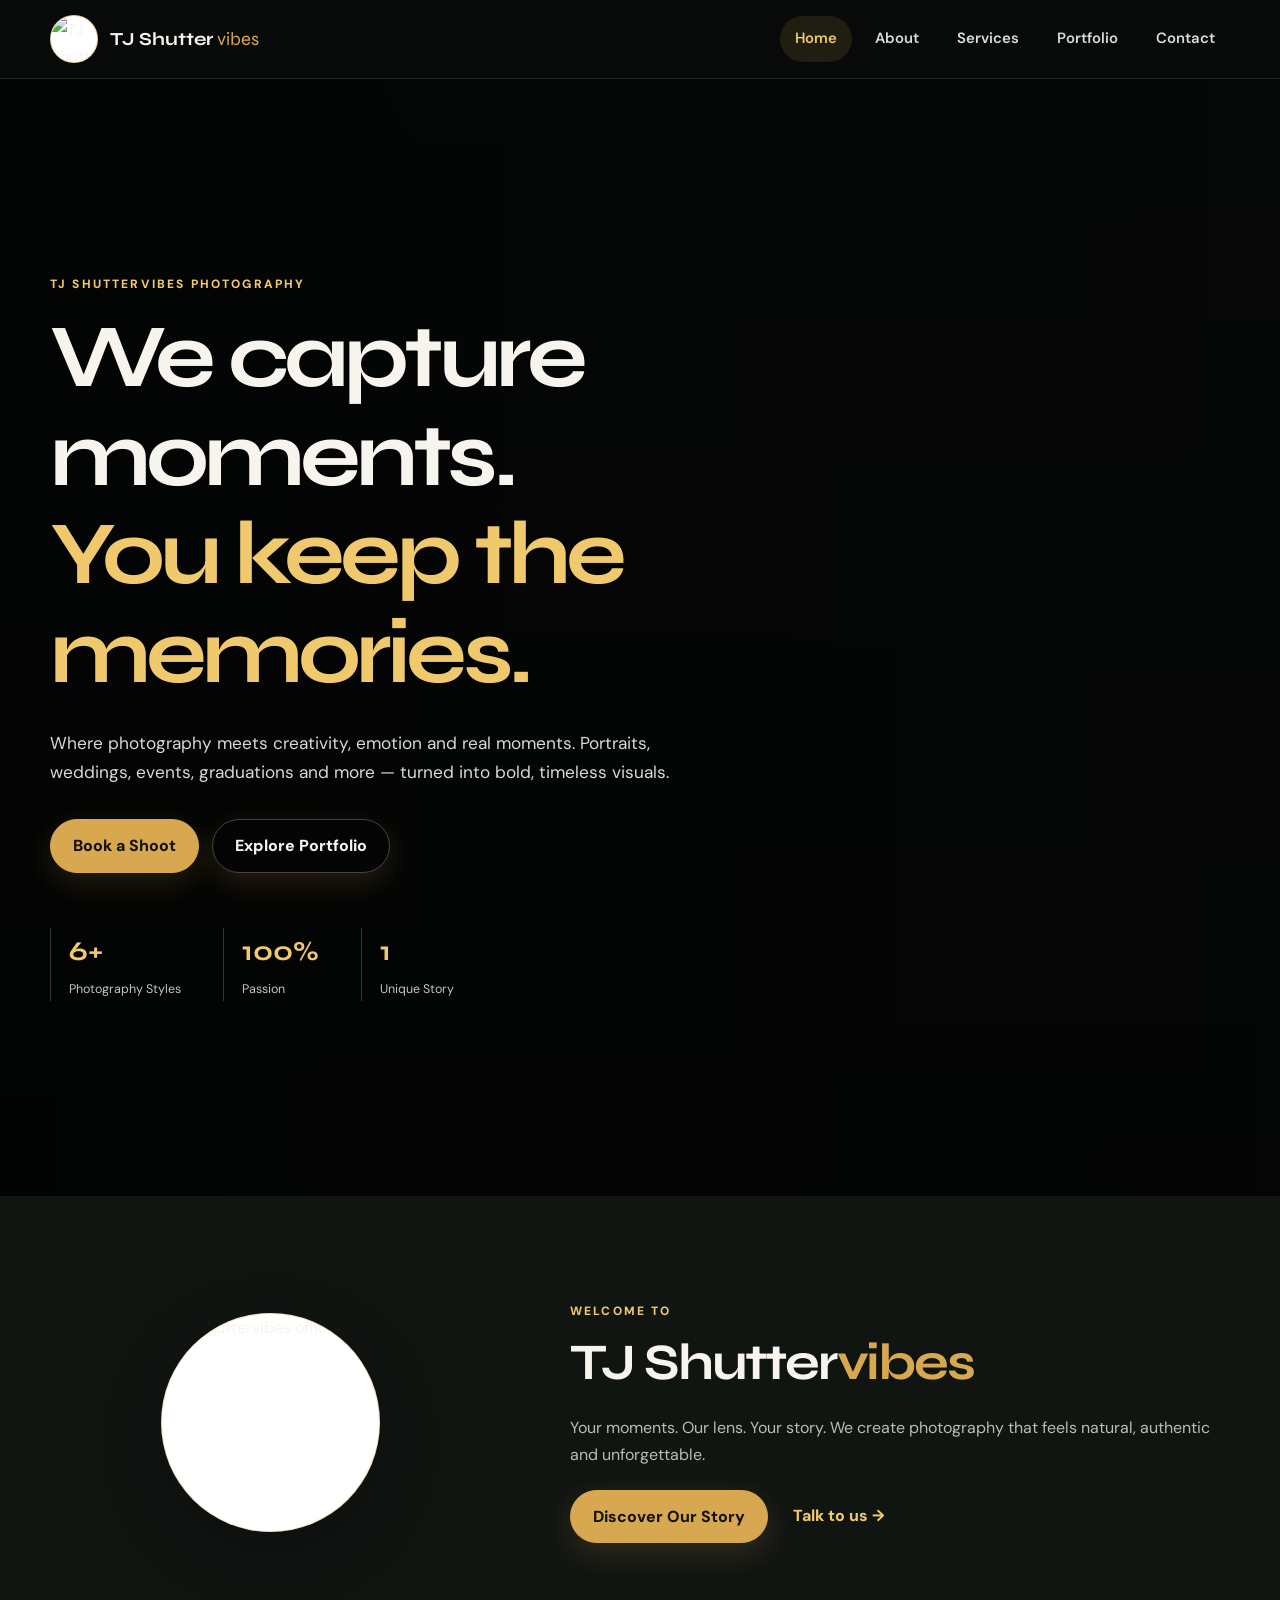
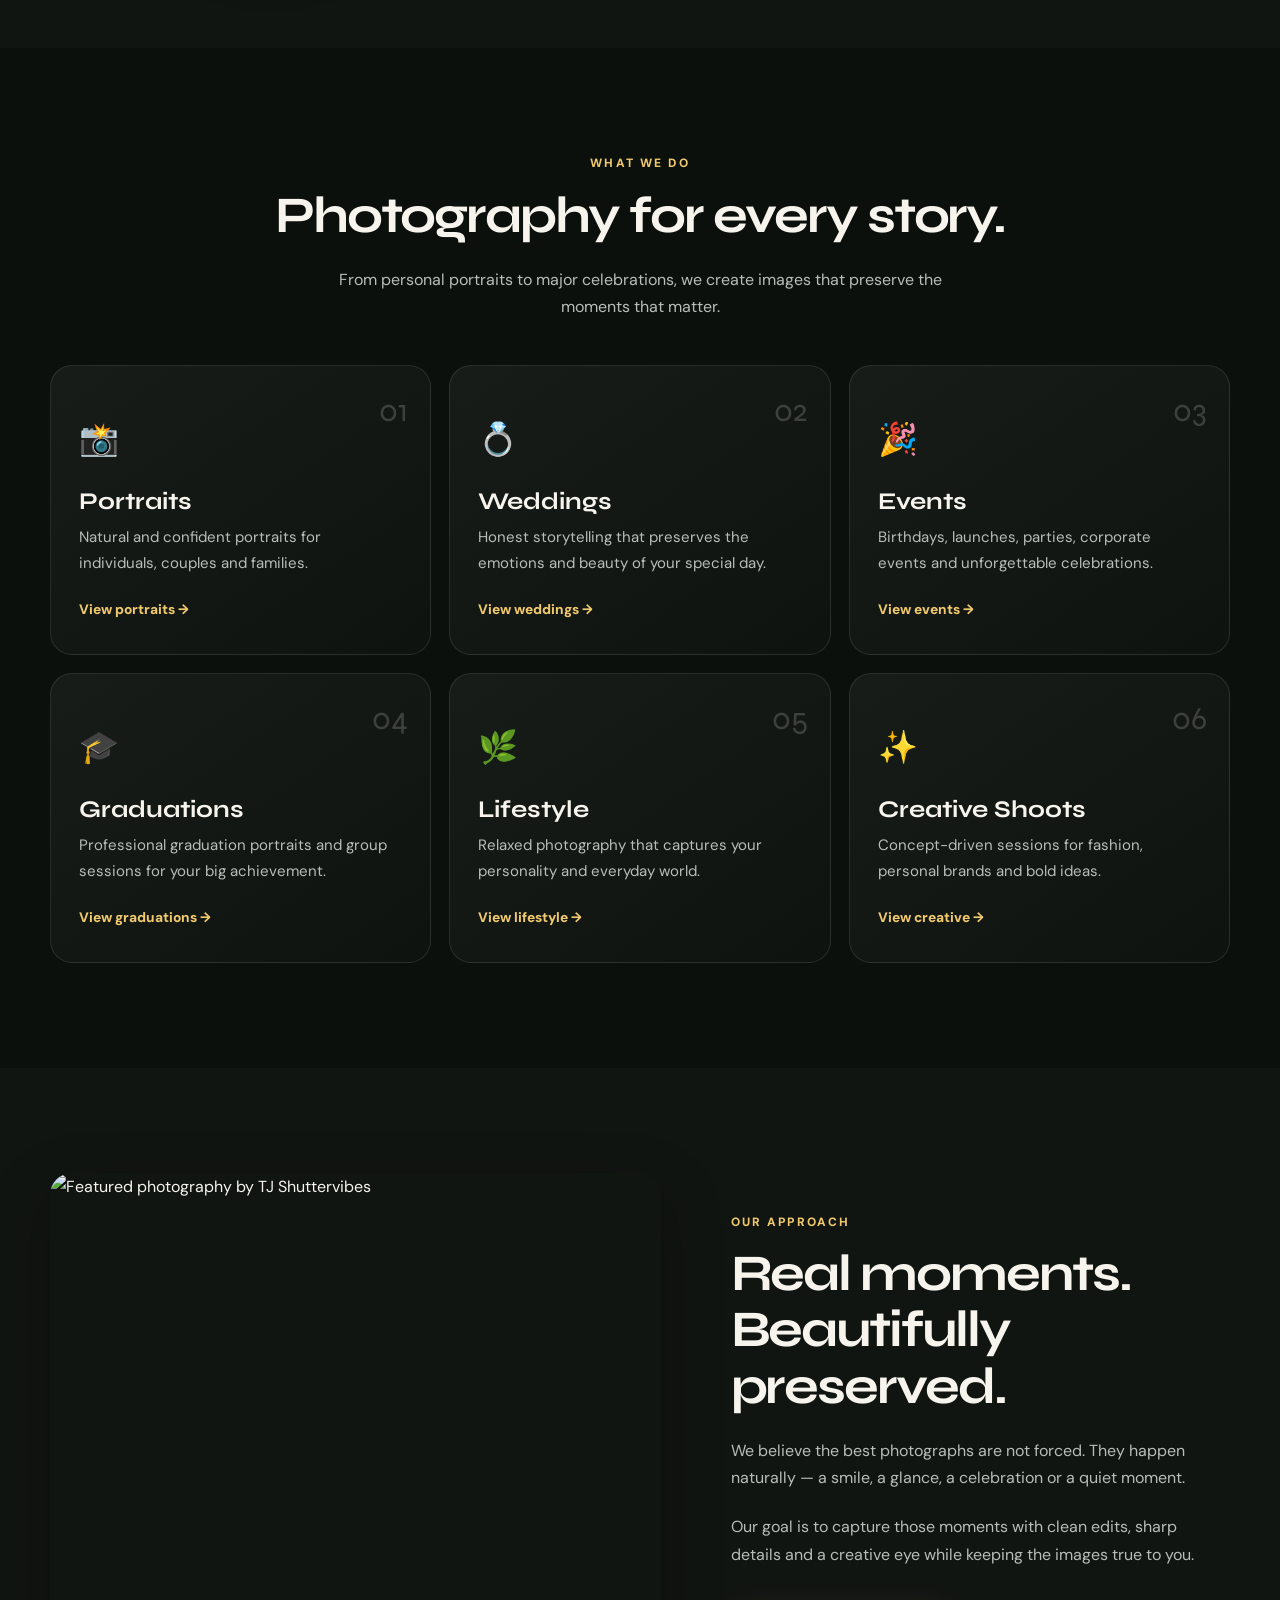
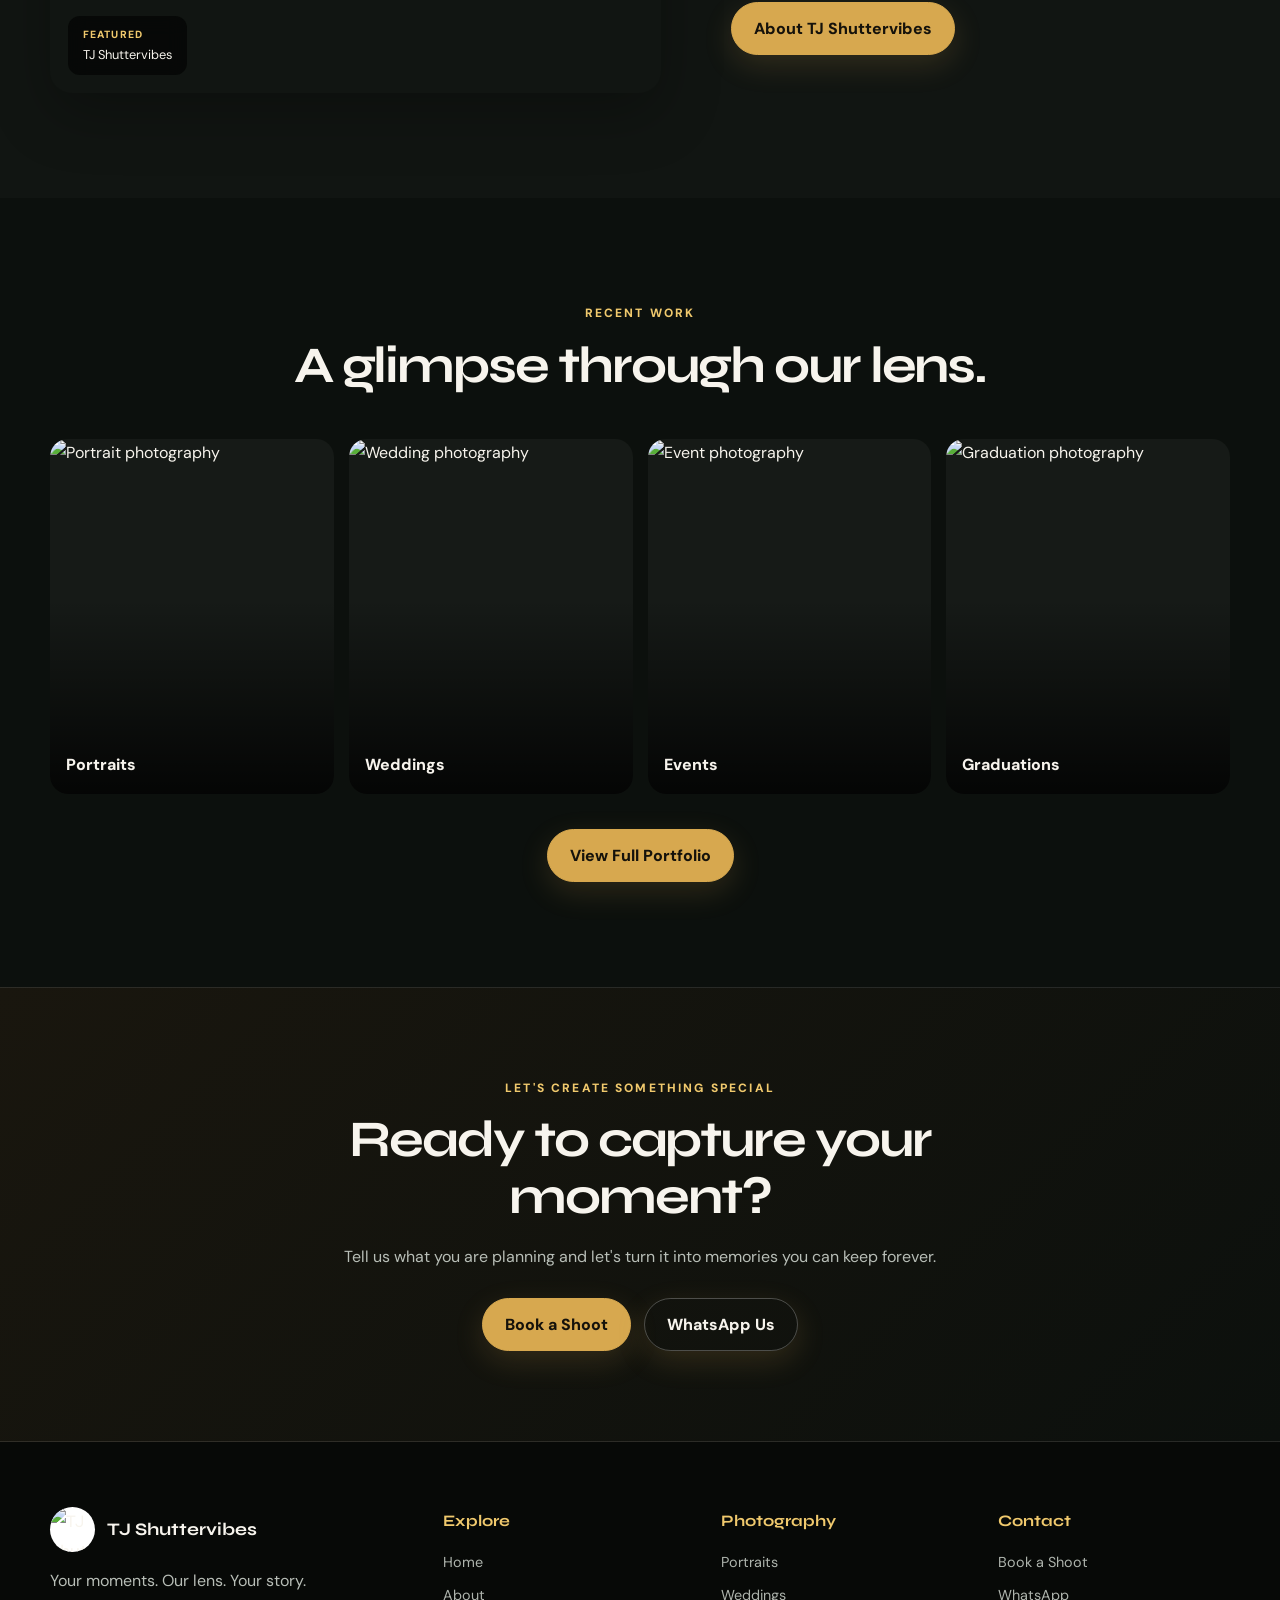
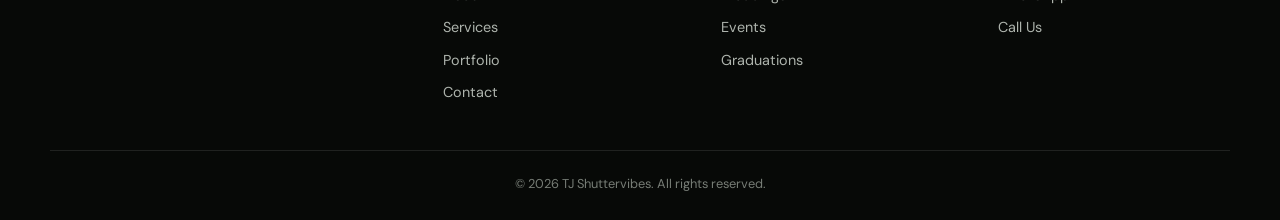
==== index.html @ 12974fd3 "Add files via upload" ====
<!DOCTYPE html>
<html lang="en">

<head>

    <meta charset="UTF-8">

    <meta name="viewport"
          content="width=device-width, initial-scale=1.0">

    <meta name="description"
          content="TJ Shuttervibes - Professional portrait, wedding, event, graduation, lifestyle and creative photography.">

    <meta name="theme-color"
          content="#0b0d0c">

    <title>Home | TJ Shuttervibes</title>


    <!-- Google Fonts -->

    <link rel="preconnect"
          href="https://fonts.googleapis.com">

    <link rel="preconnect"
          href="https://fonts.gstatic.com"
          crossorigin>

    <link href="https://fonts.googleapis.com/css2?family=DM+Sans:wght@400;500;600;700&family=Syne:wght@700;800&display=swap"
          rel="stylesheet">


    <!-- Website CSS -->

    
<style>
:root{
 --bg:#090b0a;--surface:#111512;--surface2:#171c18;--text:#f7f4ed;
 --muted:#b8beb7;--gold:#d7a84f;--gold2:#f0c96d;--line:rgba(255,255,255,.1);
 --max:1180px;--radius:22px;--shadow:0 20px 60px rgba(0,0,0,.28);
}
*{box-sizing:border-box;margin:0;padding:0}
html{scroll-behavior:smooth}
body{font-family:"DM Sans",system-ui,sans-serif;background:var(--bg);color:var(--text);line-height:1.7;overflow-x:hidden}
img{max-width:100%;display:block}
a{color:inherit;text-decoration:none}
.wrap{width:min(100% - 40px,var(--max));margin-inline:auto}
.site-header{position:sticky;top:0;z-index:100;background:rgba(9,11,10,.88);backdrop-filter:blur(18px);border-bottom:1px solid var(--line)}
.header-inner{min-height:78px;display:flex;align-items:center;justify-content:space-between;gap:25px}
.brand{display:flex;align-items:center;gap:12px;min-width:0}
.logo-box{width:48px;height:48px;border-radius:50%;overflow:hidden;border:1px solid rgba(215,168,79,.5);background:#fff;flex:0 0 auto}
.site-logo{width:100%;height:100%;object-fit:cover}
.brand-text{font-family:Syne,sans-serif;font-size:1.15rem;line-height:1}
.brand-text span,h2 span{color:var(--gold)}
nav ul{display:flex;align-items:center;gap:8px;list-style:none}
nav a{display:block;padding:10px 15px;border-radius:999px;color:#d9ddd8;font-weight:600;font-size:.93rem;transition:.25s}
nav a:hover,nav a[aria-current=page]{background:rgba(215,168,79,.12);color:var(--gold2)}
.menu{display:none;border:0;background:transparent;cursor:pointer;padding:8px}
.menu span{display:block;width:27px;height:2px;background:var(--text);margin:5px;border-radius:5px}
.hero-home{min-height:calc(100vh - 78px);min-height:680px;position:relative;display:grid;align-items:center;background:
linear-gradient(90deg,rgba(4,6,5,.96) 0%,rgba(4,6,5,.72) 48%,rgba(4,6,5,.35) 100%),
url("images/featured.jpg") center/cover no-repeat}
.hero-overlay{position:absolute;inset:0;background:linear-gradient(180deg,rgba(0,0,0,.15),rgba(0,0,0,.45))}
.hero-content{position:relative;z-index:1;padding:90px 0}
.eyebrow{color:var(--gold2);font-size:.75rem;font-weight:800;letter-spacing:.18em;text-transform:uppercase;margin-bottom:14px}
h1,h2,h3{font-family:Syne,sans-serif;line-height:1.1}
h1{font-size:clamp(3rem,7vw,6.7rem);max-width:850px;letter-spacing:-.055em}
h1 span{display:block;color:var(--gold2)}
.hero-description{max-width:680px;color:#d5dad4;font-size:1.08rem;margin:26px 0 32px}
.hero-buttons,.cta-buttons,.brand-actions{display:flex;gap:13px;flex-wrap:wrap}
.btn{display:inline-flex;align-items:center;justify-content:center;min-height:48px;padding:12px 22px;border-radius:999px;background:var(--gold);color:#15120b;font-weight:800;border:1px solid var(--gold);transition:.25s;box-shadow:0 10px 30px rgba(215,168,79,.16)}
.btn:hover{transform:translateY(-2px);background:var(--gold2)}
.btn-outline{background:transparent;color:var(--text);border-color:rgba(255,255,255,.25)}
.btn-outline:hover{background:rgba(255,255,255,.08);border-color:var(--gold);color:var(--gold2)}
.hero-stats{display:flex;gap:42px;margin-top:55px;flex-wrap:wrap}
.hero-stats div{border-left:1px solid rgba(255,255,255,.2);padding-left:18px}
.hero-stats strong{display:block;font-family:Syne;font-size:1.7rem;color:var(--gold2)}
.hero-stats span{font-size:.78rem;color:#c1c6c0}
section{padding:105px 0}
.brand-showcase{background:var(--surface)}
.brand-showcase-content{display:grid;grid-template-columns:minmax(280px,.8fr) 1.2fr;align-items:center;gap:80px}
.brand-logo-large{aspect-ratio:1;max-width:420px;margin:auto;border-radius:50%;overflow:hidden;border:1px solid rgba(215,168,79,.35);box-shadow:var(--shadow);background:#fff}
.brand-logo-large img{width:100%;height:100%;object-fit:cover}
h2{font-size:clamp(2.2rem,4vw,4.2rem);letter-spacing:-.04em}
.brand-showcase-text>p:not(.eyebrow),.section-title>p:not(.eyebrow),.featured-content>p:not(.eyebrow){color:var(--muted);max-width:650px;margin:22px 0}
.text-link{color:var(--gold2);font-weight:800;padding:12px}
.services-preview,.home-portfolio{background:#0c100d}
.section-title{max-width:760px;margin:0 auto 45px;text-align:center}
.section-title>p:not(.eyebrow){margin-inline:auto}
.service-grid{display:grid;grid-template-columns:repeat(3,1fr);gap:18px}
.service-card{position:relative;min-height:290px;padding:28px;background:linear-gradient(145deg,#171c18,#0f1310);border:1px solid var(--line);border-radius:var(--radius);overflow:hidden;transition:.3s}
.service-card:hover{transform:translateY(-6px);border-color:rgba(215,168,79,.45);box-shadow:var(--shadow)}
.service-number{position:absolute;right:22px;top:18px;color:rgba(255,255,255,.18);font-family:Syne;font-size:2rem}
.service-icon{font-size:2rem;margin:18px 0 22px}
.service-card h3{font-size:1.5rem;margin-bottom:10px}
.service-card p{color:var(--muted);font-size:.94rem}
.service-card span{display:inline-block;color:var(--gold2);font-size:.86rem;font-weight:800;margin-top:22px}
.featured-story{background:var(--surface)}
.featured-grid{display:grid;grid-template-columns:1.1fr .9fr;gap:70px;align-items:center}
.featured-image{position:relative;border-radius:var(--radius);overflow:hidden;min-height:520px;box-shadow:var(--shadow)}
.featured-image img{width:100%;height:100%;min-height:520px;object-fit:cover}
.image-label{position:absolute;bottom:18px;left:18px;background:rgba(5,7,6,.82);backdrop-filter:blur(10px);padding:10px 15px;border-radius:12px;font-size:.8rem}
.image-label span{display:block;color:var(--gold2);font-weight:800;font-size:.65rem;letter-spacing:.12em}
.featured-content .btn{margin-top:12px}
.mini-gallery{display:grid;grid-template-columns:repeat(4,1fr);gap:15px}
.mini-photo{position:relative;aspect-ratio:4/5;border-radius:18px;overflow:hidden;background:#161a17}
.mini-photo img{width:100%;height:100%;object-fit:cover;transition:.45s}
.mini-photo:after{content:"";position:absolute;inset:0;background:linear-gradient(transparent 45%,rgba(0,0,0,.8))}
.mini-photo:hover img{transform:scale(1.07)}
.mini-photo span{position:absolute;z-index:1;bottom:15px;left:16px;font-weight:800}
.center-button{text-align:center;margin-top:35px}
.cta{padding:90px 0;text-align:center;background:linear-gradient(135deg,#19160e,#0c100d);border-top:1px solid var(--line);border-bottom:1px solid var(--line)}
.cta h2{max-width:800px;margin:auto}
.cta>div>p:not(.eyebrow){max-width:600px;color:var(--muted);margin:18px auto 28px}
.cta-buttons{justify-content:center}
footer{background:#070907;padding:65px 0 25px}
.footer-top{display:grid;grid-template-columns:1.5fr repeat(3,1fr);gap:45px;padding-bottom:45px}
.footer-logo-area{display:flex;align-items:center;gap:12px;font-family:Syne;font-size:1.1rem}
.footer-logo-area img{width:45px;height:45px;object-fit:cover;border-radius:50%;background:#fff}
.footer-brand>p{color:var(--muted);margin-top:15px}
.footer-navigation{display:flex;flex-direction:column;gap:8px}
.footer-navigation h4{font-family:Syne;margin-bottom:8px;color:var(--gold2)}
.footer-navigation a{color:#aeb4ad;font-size:.9rem}
.footer-navigation a:hover{color:var(--gold2)}
.copyright{border-top:1px solid var(--line);padding-top:22px;color:#777d76;font-size:.8rem;text-align:center}
@media(max-width:900px){
 .menu{display:block}
 nav{position:absolute;left:20px;right:20px;top:72px;background:rgba(12,16,13,.98);border:1px solid var(--line);border-radius:18px;padding:10px;box-shadow:var(--shadow);display:none}
 nav.open{display:block}
 nav ul{display:block}
 nav li+li{margin-top:3px}
 nav a{padding:13px 15px}
 .brand-showcase-content,.featured-grid{grid-template-columns:1fr;gap:45px}
 .brand-logo-large{max-width:320px}
 .featured-image,.featured-image img{min-height:430px}
 .service-grid{grid-template-columns:repeat(2,1fr)}
 .footer-top{grid-template-columns:repeat(2,1fr)}
}
@media(max-width:600px){
 .wrap{width:min(100% - 28px,var(--max))}
 .header-inner{min-height:68px}
 .logo-box{width:42px;height:42px}
 .brand-text{font-size:1rem}
 .hero-home{min-height:calc(100svh - 68px);min-height:620px}
 .hero-content{padding:70px 0}
 h1{font-size:clamp(2.7rem,14vw,4.4rem)}
 .hero-description{font-size:.98rem}
 .hero-stats{gap:18px;margin-top:38px}
 .hero-stats div{padding-left:12px}
 section{padding:75px 0}
 .service-grid,.mini-gallery{grid-template-columns:1fr 1fr;gap:11px}
 .service-card{min-height:250px;padding:21px}
 .service-icon{margin:14px 0}
 .service-card h3{font-size:1.25rem}
 .mini-photo{border-radius:13px}
 .featured-image,.featured-image img{min-height:360px}
 .footer-top{grid-template-columns:1fr 1fr;gap:30px}
}
@media(max-width:420px){
 .hero-buttons .btn,.cta-buttons .btn{width:100%}
 .service-grid,.mini-gallery{grid-template-columns:1fr}
 .hero-stats{display:grid;grid-template-columns:1fr 1fr}
 .footer-top{grid-template-columns:1fr}
}
</style>


</head>


<body>


<!-- =====================================================
     HEADER
===================================================== -->

<header class="site-header">

    <div class="wrap header-inner">


        <!-- LOGO AREA -->

        <a class="brand"
           href="index.html"
           aria-label="TJ Shuttervibes Home">

            <div class="logo-box">

                <!--
                    Replace logo.png with your actual logo.
                    Recommended size: 500 x 500 px
                -->

                <img src="tj.png"
                     alt="TJ Shuttervibes Logo"
                     class="site-logo">

            </div>


            <div class="brand-text">

                <strong>TJ Shutter</strong>
                <span>vibes</span>

            </div>

        </a>


        <!-- MOBILE MENU -->

        <button class="menu"
                aria-expanded="false"
                aria-controls="main-navigation"
                aria-label="Open navigation menu">

            <span></span>
            <span></span>
            <span></span>

        </button>


        <!-- NAVIGATION -->

        <nav id="main-navigation"
             aria-label="Main navigation">

            <ul>

                <li>
                    <a href="index.html"
                       aria-current="page">
                        Home
                    </a>
                </li>

                <li>
                    <a href="about.html">
                        About
                    </a>
                </li>

                <li>
                    <a href="services.html">
                        Services
                    </a>
                </li>

                <li>
                    <a href="portfolio.html">
                        Portfolio
                    </a>
                </li>

                <li>
                    <a href="contact.html">
                        Contact
                    </a>
                </li>

            </ul>

        </nav>

    </div>

</header>



<main>


<!-- =====================================================
     HERO
===================================================== -->

<section class="hero-home">

    <div class="hero-overlay"></div>


    <div class="wrap hero-content">


        <p class="eyebrow">
            TJ SHUTTERVIBES PHOTOGRAPHY
        </p>


        <h1>
            We capture moments.
            <span>You keep the memories.</span>
        </h1>


        <p class="hero-description">

            Where photography meets creativity, emotion and
            real moments. Portraits, weddings, events,
            graduations and more — turned into bold,
            timeless visuals.

        </p>


        <div class="hero-buttons">

            <a class="btn"
               href="contact.html">
                Book a Shoot
            </a>


            <a class="btn btn-outline"
               href="portfolio.html">
                Explore Portfolio
            </a>

        </div>


        <!-- QUICK STATS -->

        <div class="hero-stats">

            <div>
                <strong>6+</strong>
                <span>Photography Styles</span>
            </div>


            <div>
                <strong>100%</strong>
                <span>Passion</span>
            </div>


            <div>
                <strong>1</strong>
                <span>Unique Story</span>
            </div>

        </div>

    </div>

</section>



<!-- =====================================================
     LOGO / BRAND SECTION
===================================================== -->

<section class="brand-showcase">

    <div class="wrap">


        <div class="brand-showcase-content">


            <div class="brand-logo-large">

                <img src="tj.png"
                     alt="TJ Shuttervibes official logo">

            </div>


            <div class="brand-showcase-text">

                <p class="eyebrow">
                    WELCOME TO
                </p>


                <h2>
                    TJ Shutter<span>vibes</span>
                </h2>


                <p>

                    Your moments. Our lens. Your story.

                    We create photography that feels
                    natural, authentic and unforgettable.

                </p>


                <div class="brand-actions">

                    <a class="btn"
                       href="about.html">
                        Discover Our Story
                    </a>

                    <a class="text-link"
                       href="contact.html">
                        Talk to us →
                    </a>

                </div>

            </div>


        </div>

    </div>

</section>



<!-- =====================================================
     SERVICES
===================================================== -->

<section class="services-preview">

    <div class="wrap">


        <div class="section-title">

            <p class="eyebrow">
                WHAT WE DO
            </p>

            <h2>
                Photography for every story.
            </h2>

            <p>
                From personal portraits to major celebrations,
                we create images that preserve the moments
                that matter.
            </p>

        </div>



        <div class="service-grid">


            <!-- PORTRAITS -->

            <a class="service-card"
               href="portfolio.html">

                <div class="service-number">
                    01
                </div>

                <div class="service-icon">
                    📸
                </div>

                <h3>
                    Portraits
                </h3>

                <p>
                    Natural and confident portraits for
                    individuals, couples and families.
                </p>

                <span>
                    View portraits →
                </span>

            </a>



            <!-- WEDDINGS -->

            <a class="service-card"
               href="portfolio.html">

                <div class="service-number">
                    02
                </div>

                <div class="service-icon">
                    💍
                </div>

                <h3>
                    Weddings
                </h3>

                <p>
                    Honest storytelling that preserves the
                    emotions and beauty of your special day.
                </p>

                <span>
                    View weddings →
                </span>

            </a>



            <!-- EVENTS -->

            <a class="service-card"
               href="portfolio.html">

                <div class="service-number">
                    03
                </div>

                <div class="service-icon">
                    🎉
                </div>

                <h3>
                    Events
                </h3>

                <p>
                    Birthdays, launches, parties, corporate
                    events and unforgettable celebrations.
                </p>

                <span>
                    View events →
                </span>

            </a>



            <!-- GRADUATIONS -->

            <a class="service-card"
               href="portfolio.html">

                <div class="service-number">
                    04
                </div>

                <div class="service-icon">
                    🎓
                </div>

                <h3>
                    Graduations
                </h3>

                <p>
                    Professional graduation portraits and
                    group sessions for your big achievement.
                </p>

                <span>
                    View graduations →
                </span>

            </a>



            <!-- LIFESTYLE -->

            <a class="service-card"
               href="portfolio.html">

                <div class="service-number">
                    05
                </div>

                <div class="service-icon">
                    🌿
                </div>

                <h3>
                    Lifestyle
                </h3>

                <p>
                    Relaxed photography that captures your
                    personality and everyday world.
                </p>

                <span>
                    View lifestyle →
                </span>

            </a>



            <!-- CREATIVE -->

            <a class="service-card"
               href="portfolio.html">

                <div class="service-number">
                    06
                </div>

                <div class="service-icon">
                    ✨
                </div>

                <h3>
                    Creative Shoots
                </h3>

                <p>
                    Concept-driven sessions for fashion,
                    personal brands and bold ideas.
                </p>

                <span>
                    View creative →
                </span>

            </a>


        </div>

    </div>

</section>



<!-- =====================================================
     FEATURED IMAGE
===================================================== -->

<section class="featured-story">

    <div class="wrap featured-grid">


        <div class="featured-image">

            <img src="images/featured.jpg"
                 alt="Featured photography by TJ Shuttervibes"
                 loading="lazy">

            <div class="image-label">
                <span>FEATURED</span>
                TJ Shuttervibes
            </div>

        </div>



        <div class="featured-content">

            <p class="eyebrow">
                OUR APPROACH
            </p>


            <h2>
                Real moments.
                Beautifully preserved.
            </h2>


            <p>

                We believe the best photographs are not
                forced. They happen naturally — a smile,
                a glance, a celebration or a quiet moment.

            </p>


            <p>

                Our goal is to capture those moments with
                clean edits, sharp details and a creative
                eye while keeping the images true to you.

            </p>


            <a class="btn"
               href="about.html">
                About TJ Shuttervibes
            </a>

        </div>


    </div>

</section>



<!-- =====================================================
     PORTFOLIO PREVIEW
===================================================== -->

<section class="home-portfolio">

    <div class="wrap">


        <div class="section-title">

            <p class="eyebrow">
                RECENT WORK
            </p>

            <h2>
                A glimpse through our lens.
            </h2>

        </div>


        <div class="mini-gallery">


            <a href="portfolio.html"
               class="mini-photo">

                <img src="c5.jpeg"
                     alt="Portrait photography"
                     loading="lazy">

                <span>
                    Portraits
                </span>

            </a>


            <a href="portfolio.html"
               class="mini-photo">

                <img src="c6.jpeg"
                     alt="Wedding photography"
                     loading="lazy">

                <span>
                    Weddings
                </span>

            </a>


            <a href="portfolio.html"
               class="mini-photo">

                <img src="l.jpeg"
                     alt="Event photography"
                     loading="lazy">

                <span>
                    Events
                </span>

            </a>


            <a href="portfolio.html"
               class="mini-photo">

                <img src="g.jpeg"
                     alt="Graduation photography"
                     loading="lazy">

                <span>
                    Graduations
                </span>

            </a>


        </div>


        <div class="center-button">

            <a class="btn"
               href="portfolio.html">
                View Full Portfolio
            </a>

        </div>

    </div>

</section>



<!-- =====================================================
     CTA
===================================================== -->

<section class="cta home-cta">

    <div class="wrap">

        <p class="eyebrow">
            LET'S CREATE SOMETHING SPECIAL
        </p>


        <h2>
            Ready to capture your moment?
        </h2>


        <p>
            Tell us what you are planning and
            let's turn it into memories you can keep forever.
        </p>


        <div class="cta-buttons">

            <a class="btn"
               href="contact.html">
                Book a Shoot
            </a>


            <a class="btn btn-outline"
               href="https://wa.me/254702028681"
               target="_blank"
               rel="noopener">
                WhatsApp Us
            </a>

        </div>

    </div>

</section>


</main>



<!-- =====================================================
     FOOTER
===================================================== -->

<footer>

    <div class="wrap footer-top">


        <div class="footer-brand">

            <div class="footer-logo-area">

                <img src="tj.png"
                     alt="TJ Shuttervibes logo">

                <strong>
                    TJ Shuttervibes
                </strong>

            </div>


            <p>
                Your moments. Our lens. Your story.
            </p>

        </div>



        <div class="footer-navigation">

            <h4>
                Explore
            </h4>

            <a href="index.html">Home</a>
            <a href="about.html">About</a>
            <a href="services.html">Services</a>
            <a href="portfolio.html">Portfolio</a>
            <a href="contact.html">Contact</a>

        </div>



        <div class="footer-navigation">

            <h4>
                Photography
            </h4>

            <a href="portfolio.html">
                Portraits
            </a>

            <a href="portfolio.html">
                Weddings
            </a>

            <a href="portfolio.html">
                Events
            </a>

            <a href="portfolio.html">
                Graduations
            </a>

        </div>



        <div class="footer-navigation">

            <h4>
                Contact
            </h4>

            <a href="contact.html">
                Book a Shoot
            </a>

            <a href="https://wa.me/254702028681"
               target="_blank"
               rel="noopener">
                WhatsApp
            </a>

            <a href="tel:+254702028681">
                Call Us
            </a>

        </div>


    </div>



    <div class="wrap copyright">

        &copy; 2026 TJ Shuttervibes.
        All rights reserved.

    </div>

</footer>






<script>

/* =========================================
   MOBILE NAVIGATION
========================================= */

const menuButton =
    document.querySelector(".menu");

const navigation =
    document.querySelector("#main-navigation");


if (menuButton && navigation) {

    menuButton.addEventListener("click", () => {

        const isOpen =
            navigation.classList.toggle("open");

        menuButton.setAttribute(
            "aria-expanded",
            isOpen
        );

        menuButton.setAttribute(
            "aria-label",
            isOpen
                ? "Close navigation menu"
                : "Open navigation menu"
        );

    });


    /* Close menu after clicking a link */

    navigation
        .querySelectorAll("a")
        .forEach(link => {

            link.addEventListener("click", () => {

                navigation.classList.remove("open");

                menuButton.setAttribute(
                    "aria-expanded",
                    "false"
                );

            });

        });

}

</script>


</body>
</html>
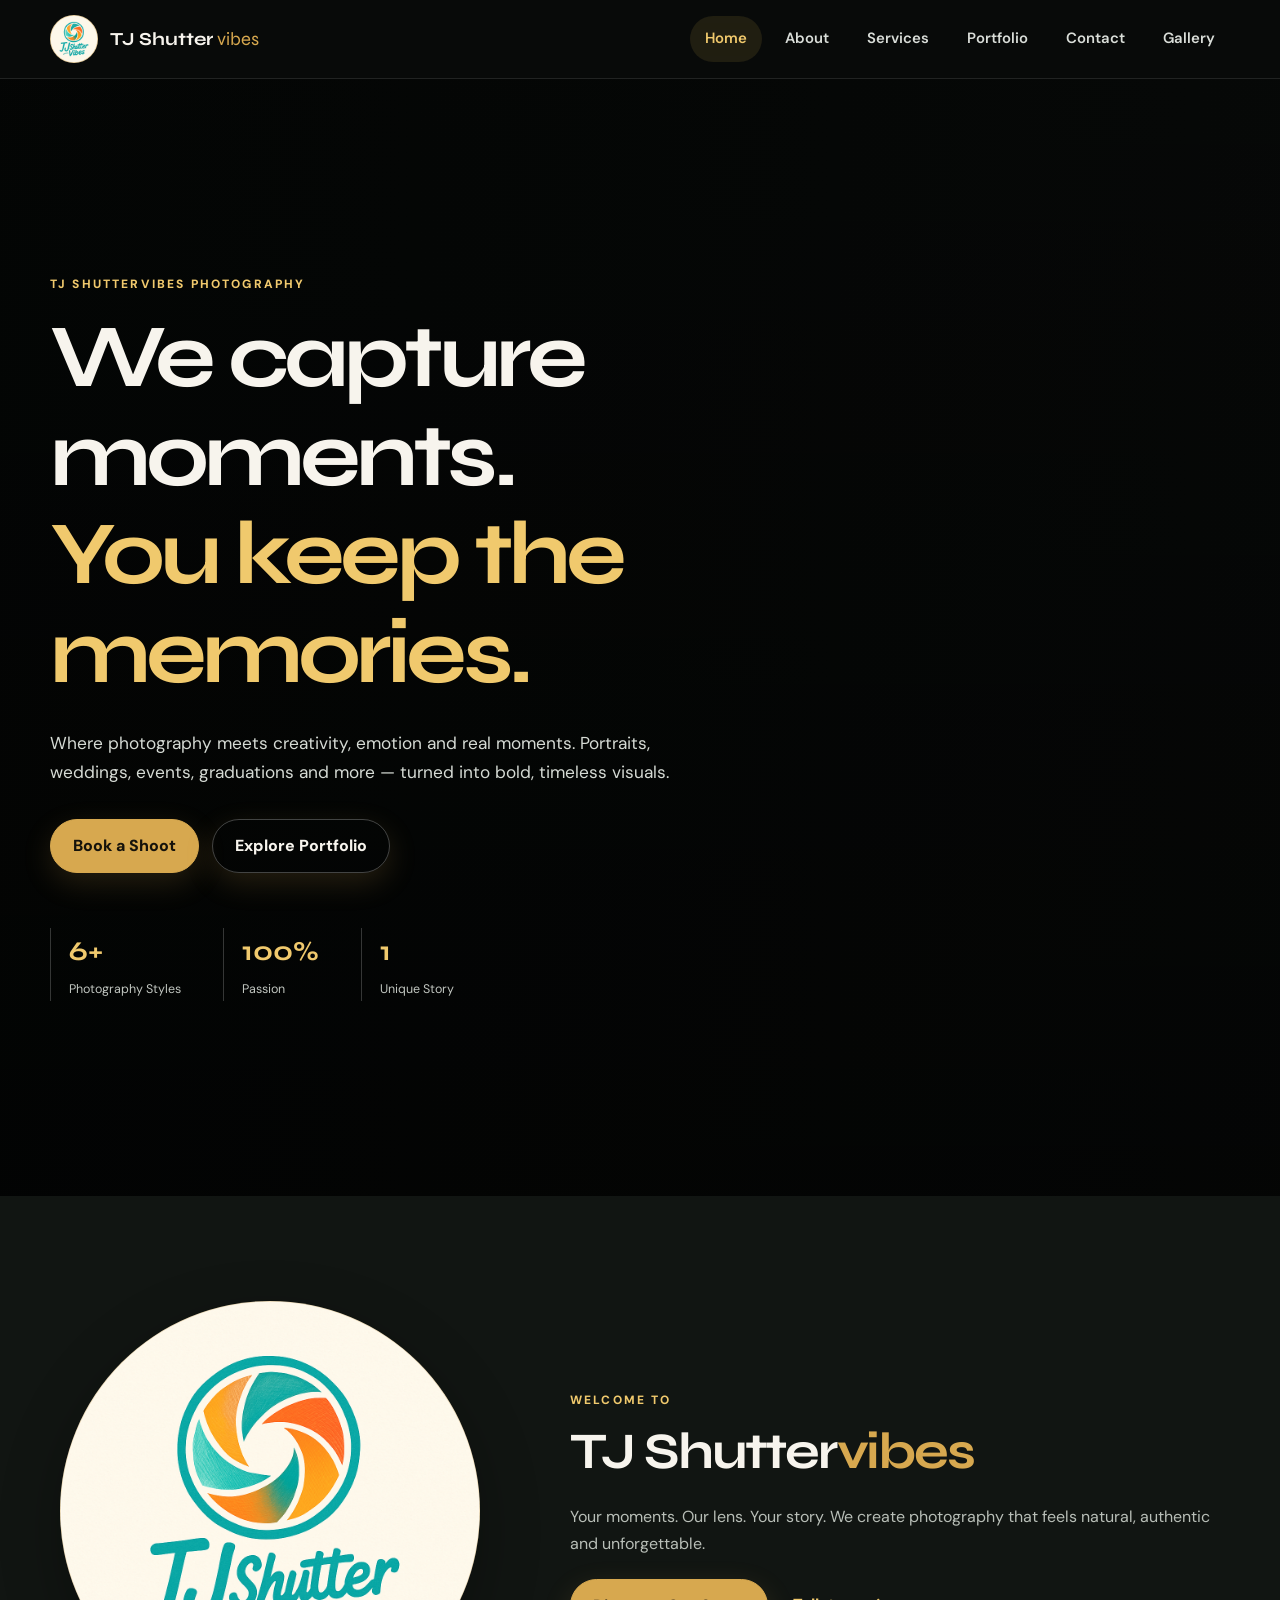
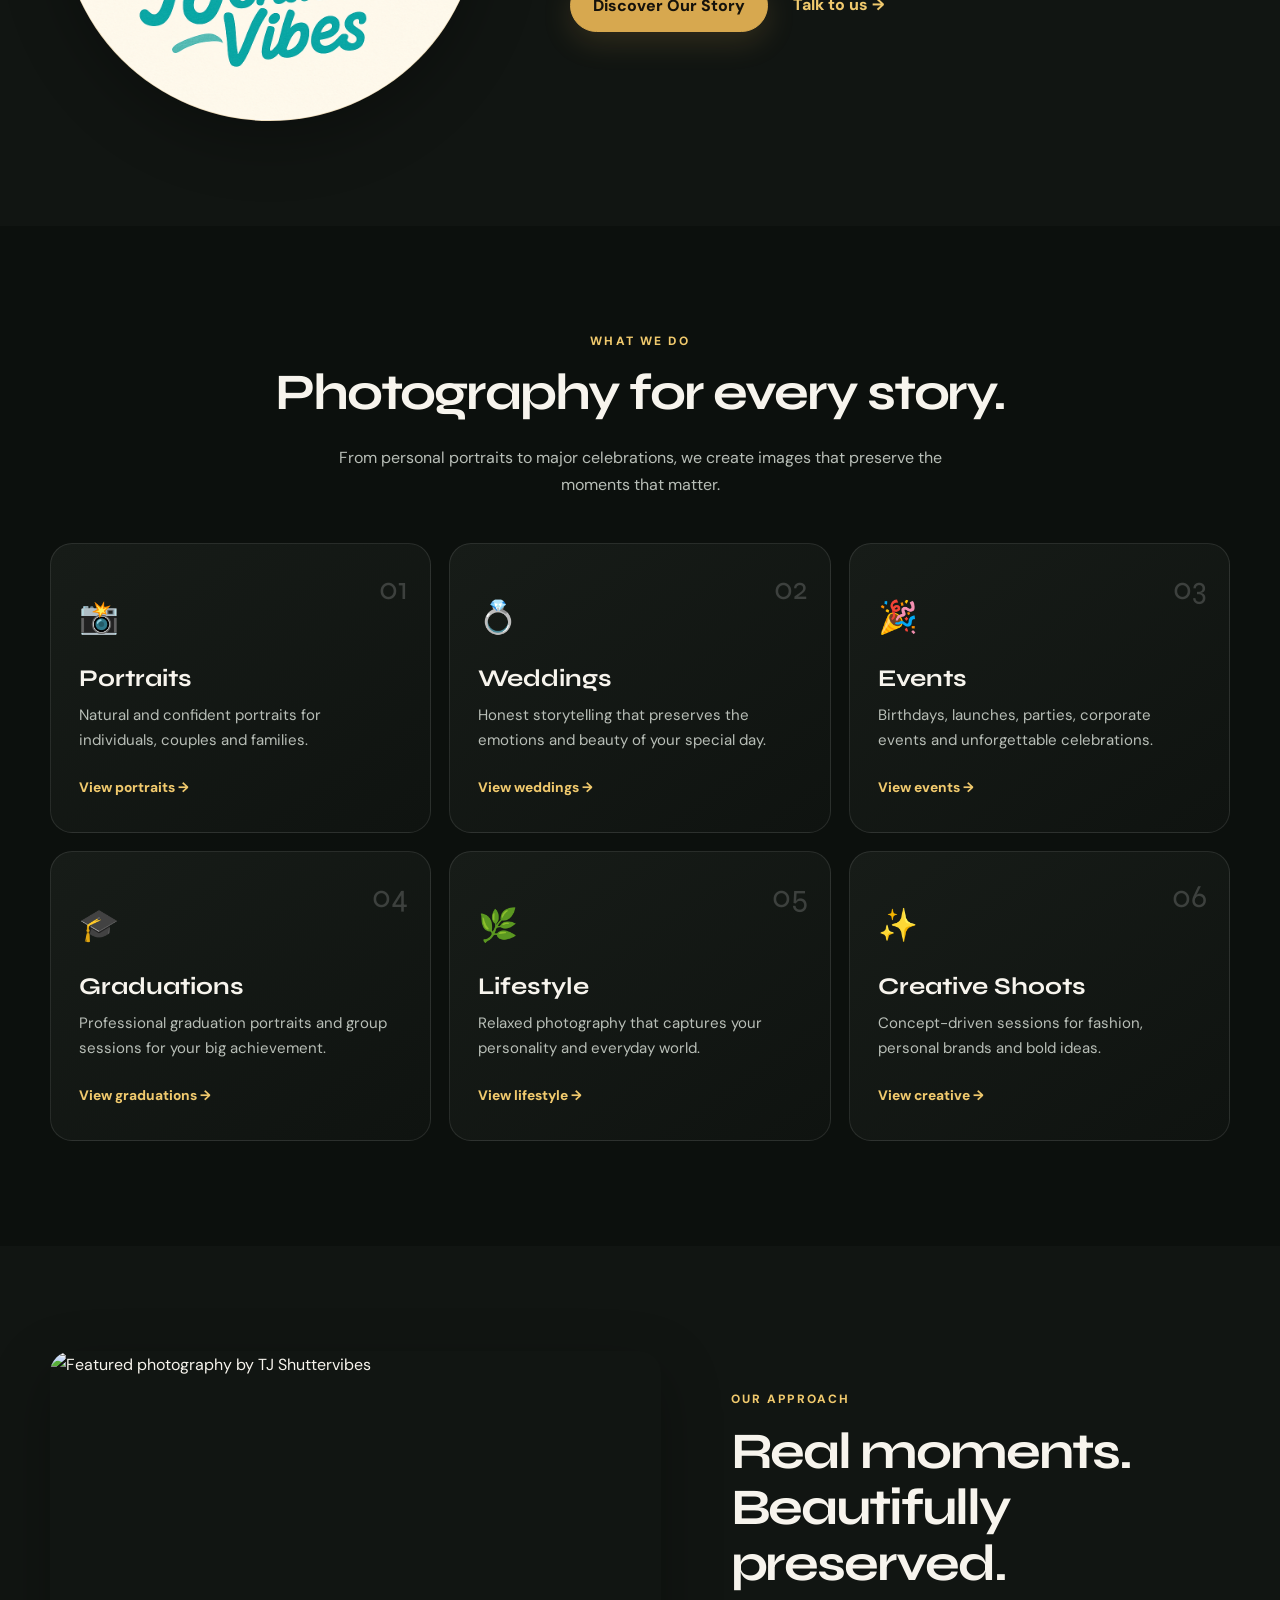
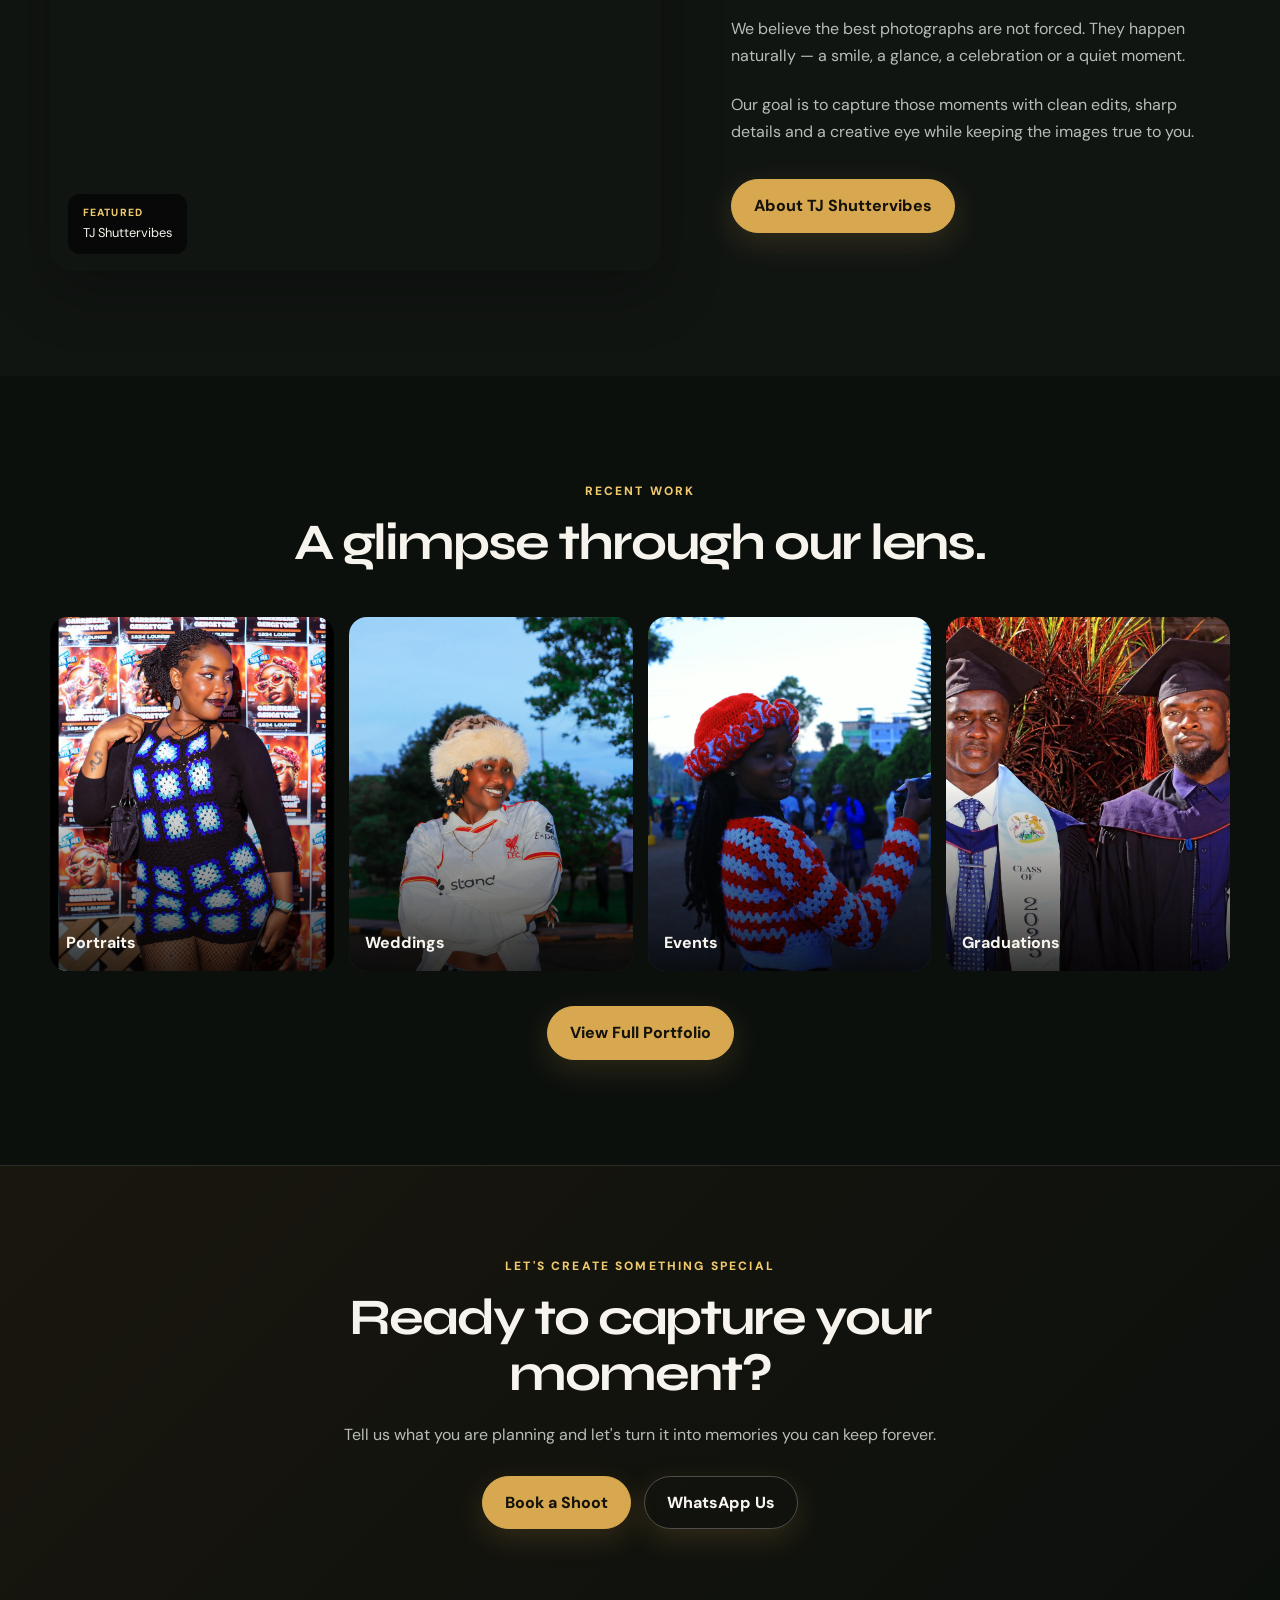
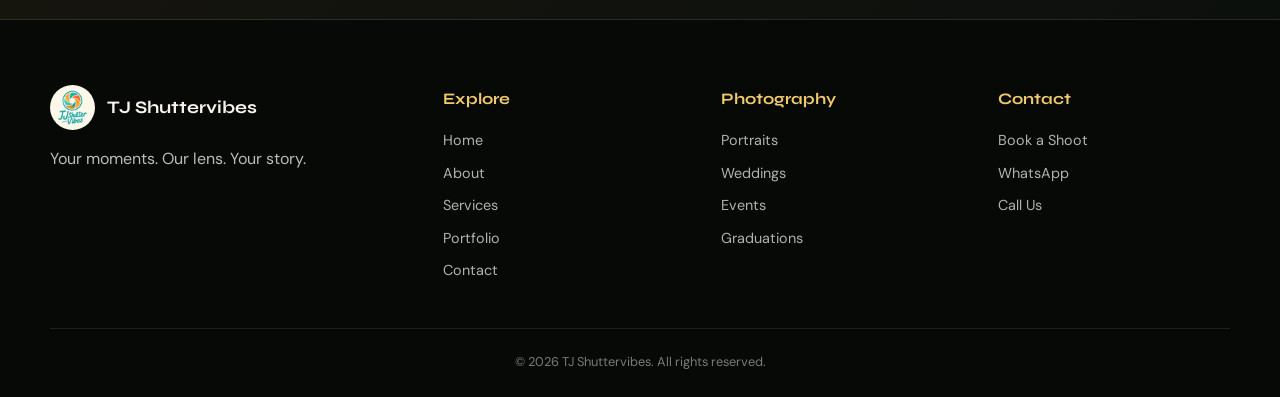
==== commit 4910899e: "Update index.html" ====
--- a/index.html
+++ b/index.html
@@ -261,6 +261,7 @@
                         Contact
                     </a>
                 </li>
+                <li><a href="gallary.html">Gallery</a></li>
 
             </ul>
 
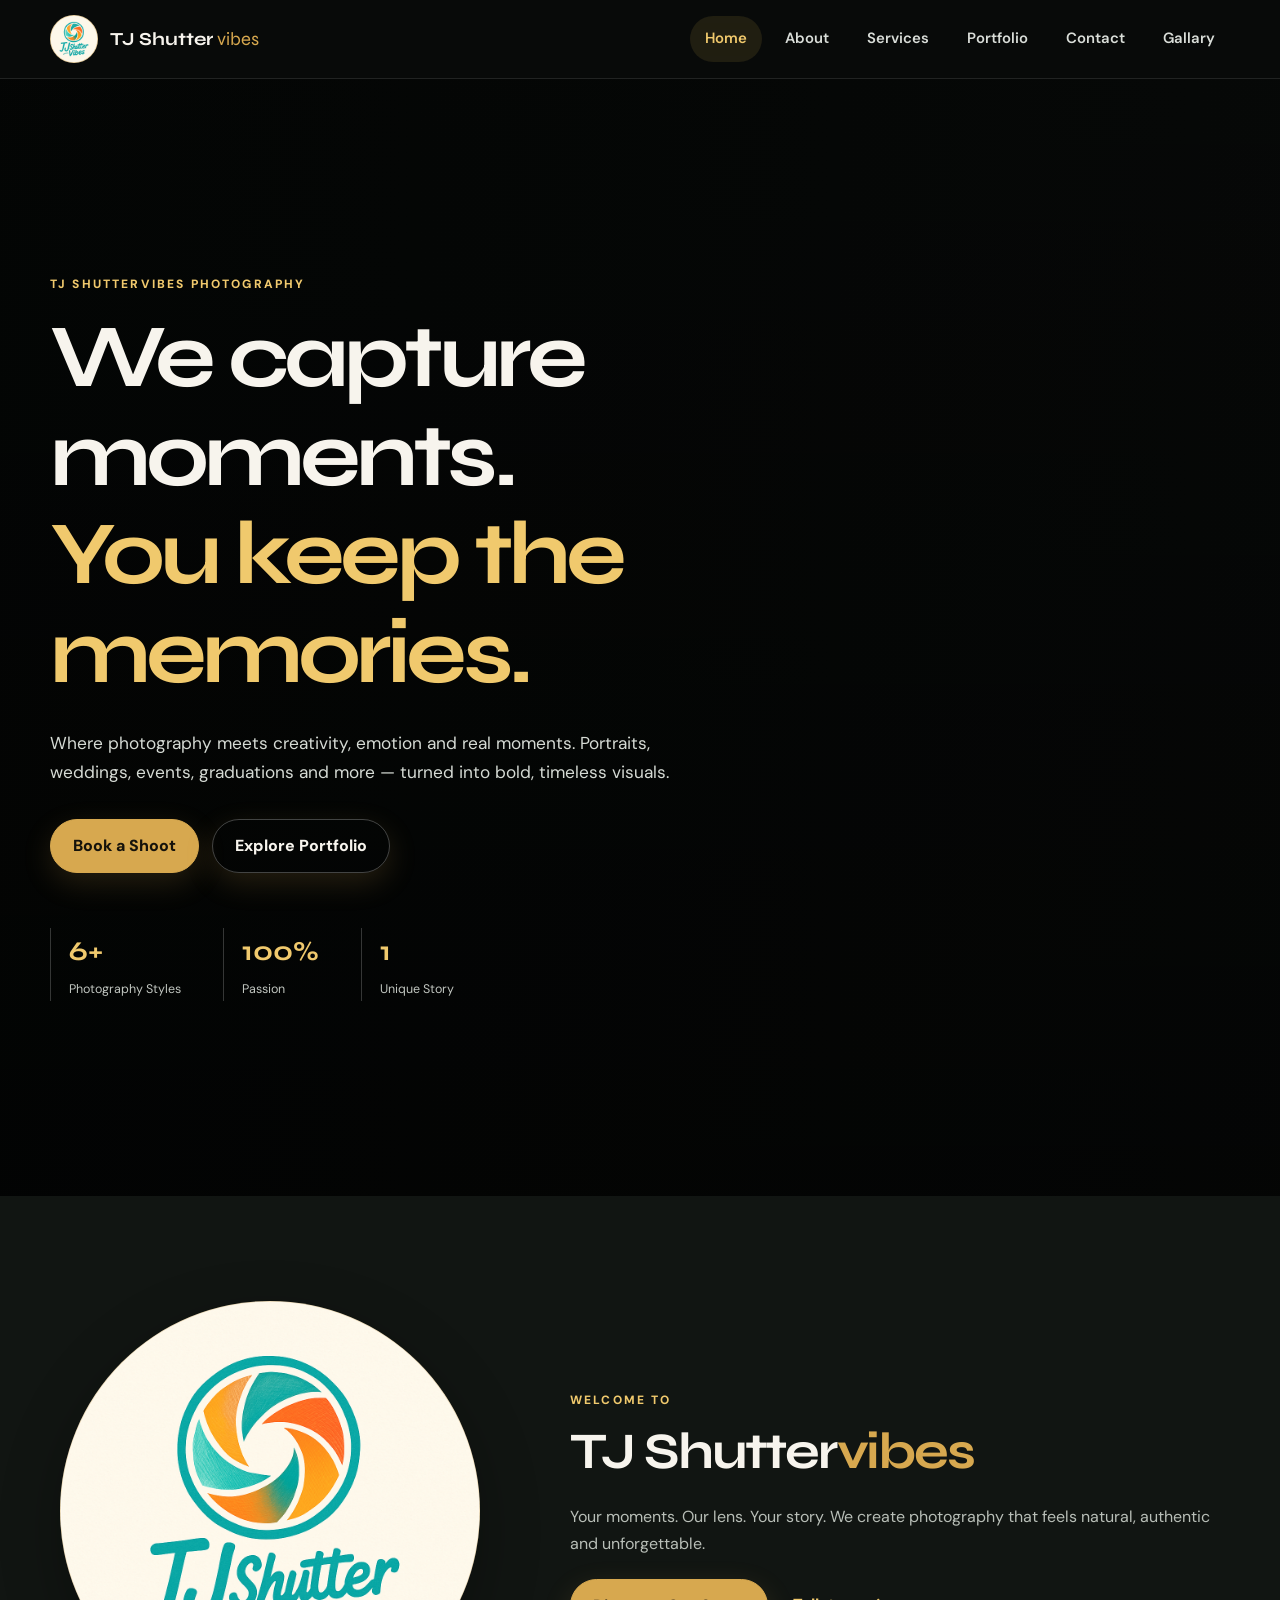
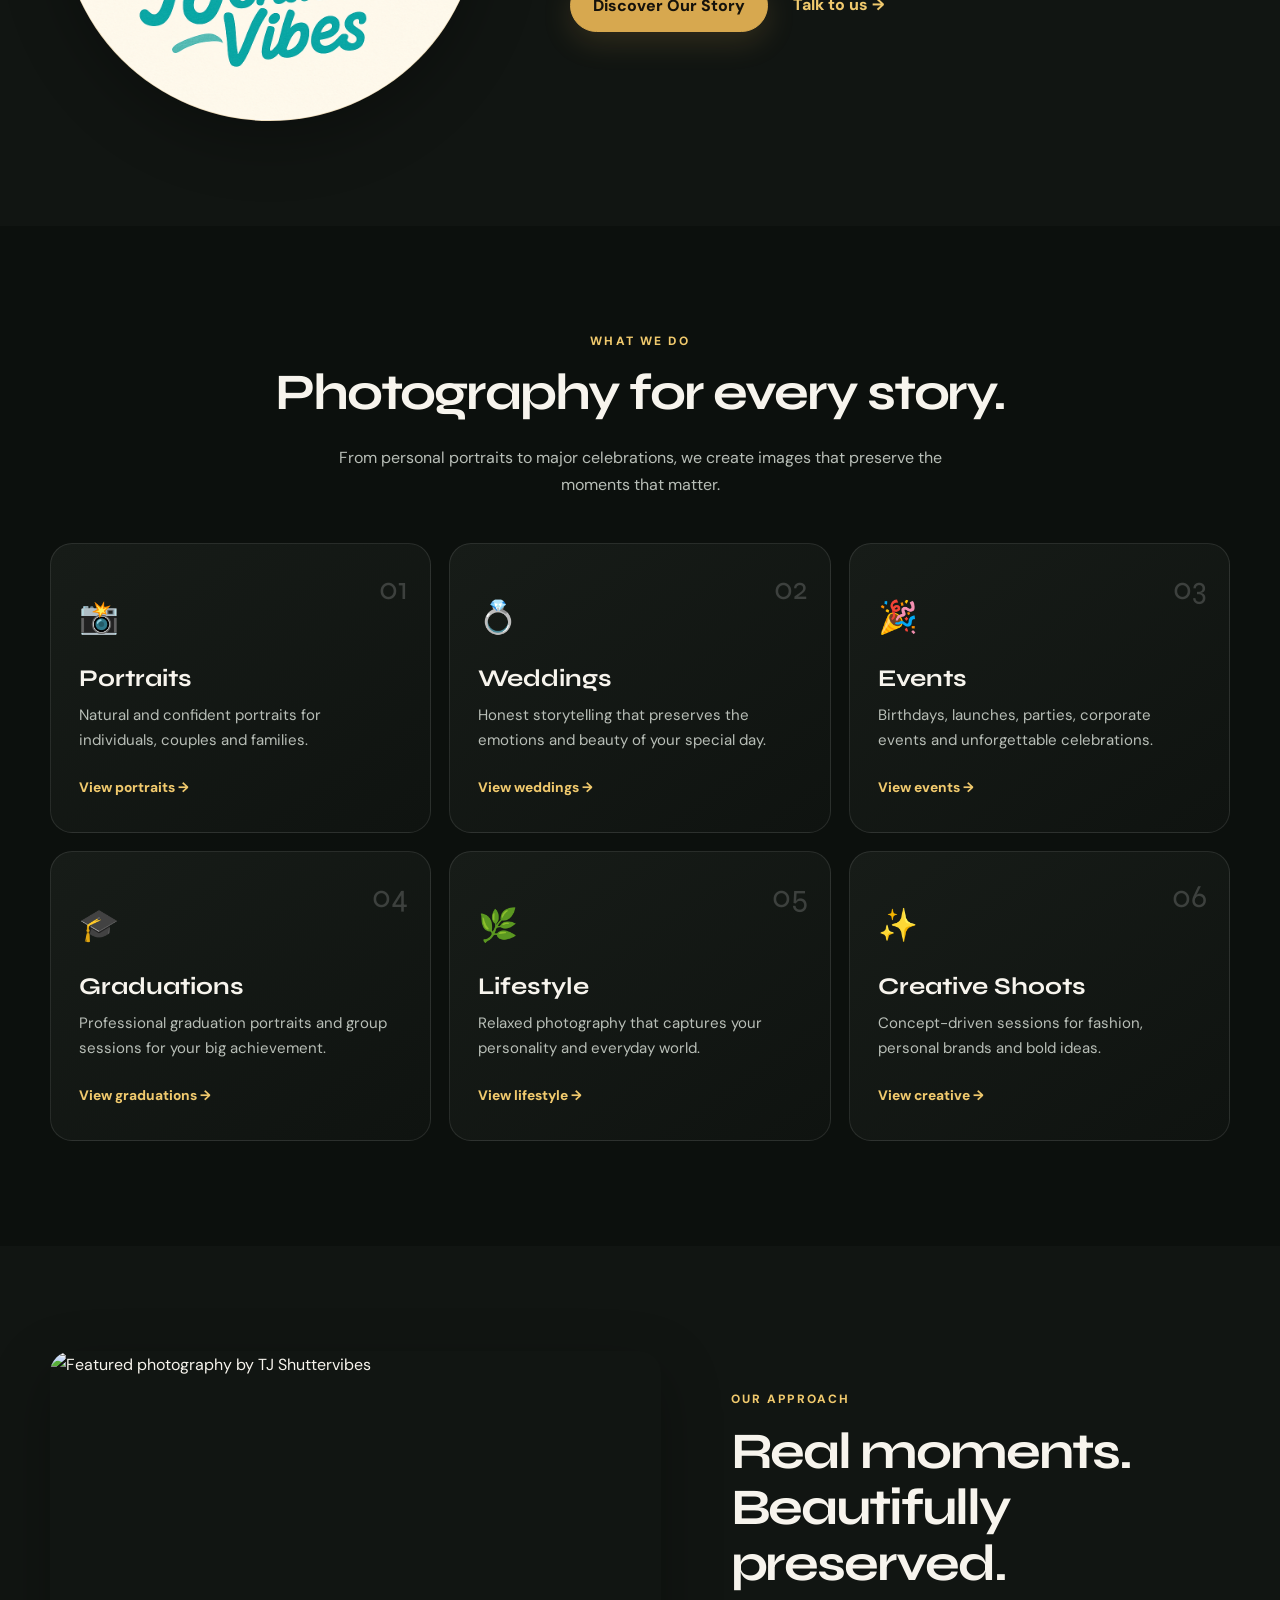
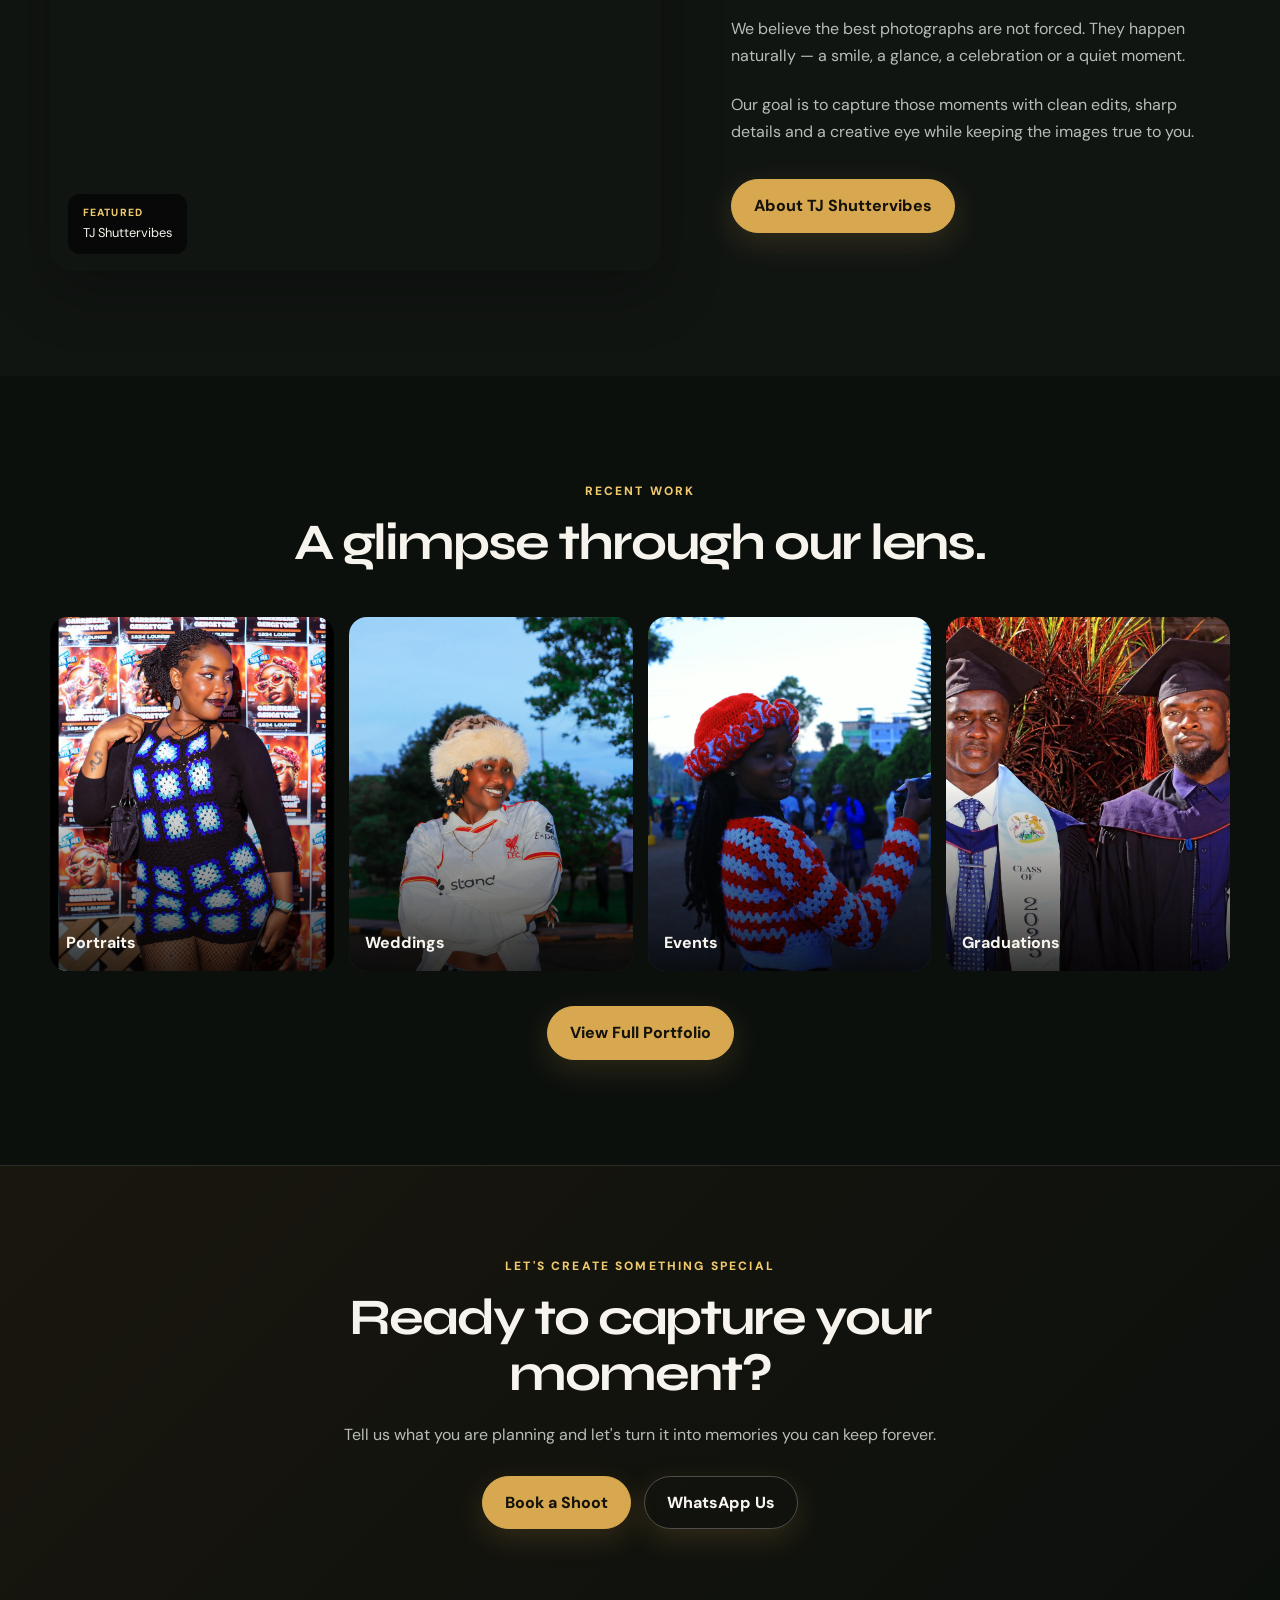
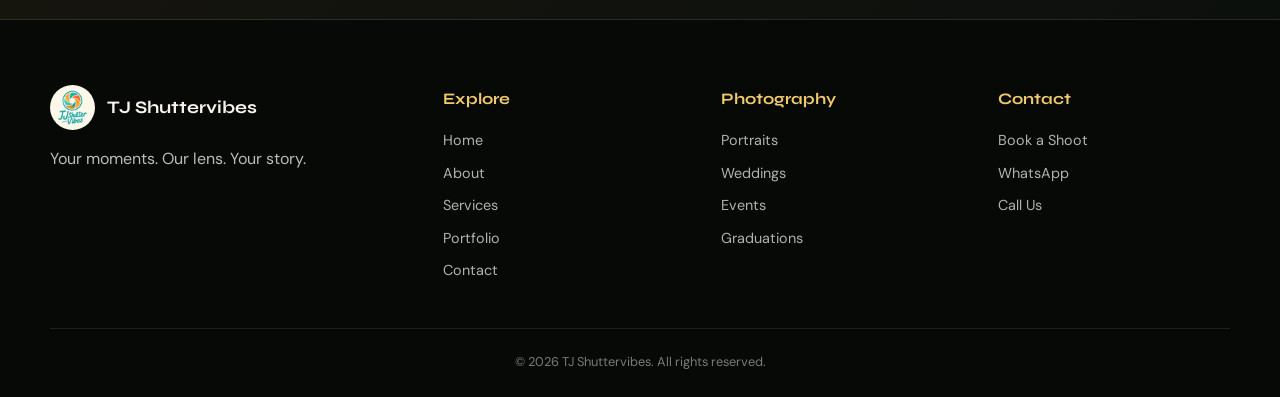
==== commit 427509a6: "Update index.html" ====
--- a/index.html
+++ b/index.html
@@ -261,7 +261,7 @@
                         Contact
                     </a>
                 </li>
-                <li><a href="gallary.html">Gallery</a></li>
+                <li><a href="gallary.html">Gallary</a></li>
 
             </ul>
 
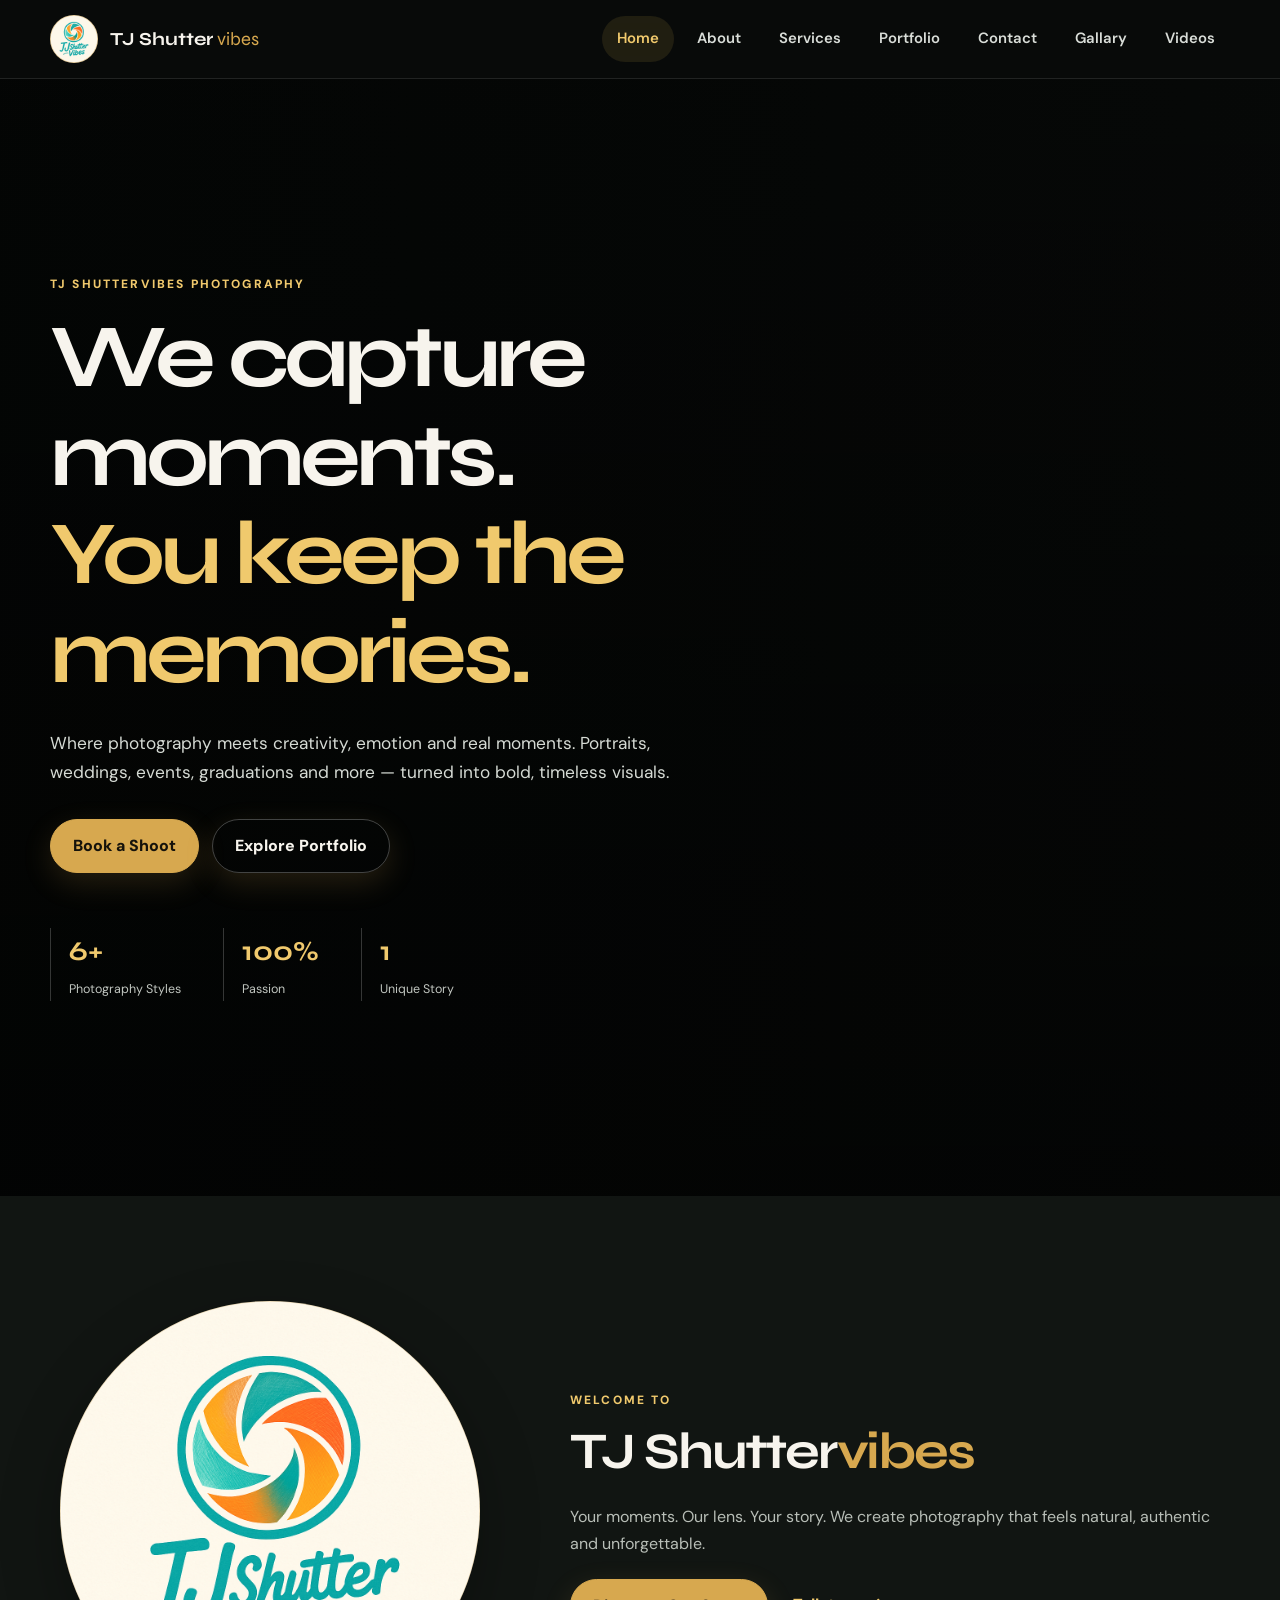
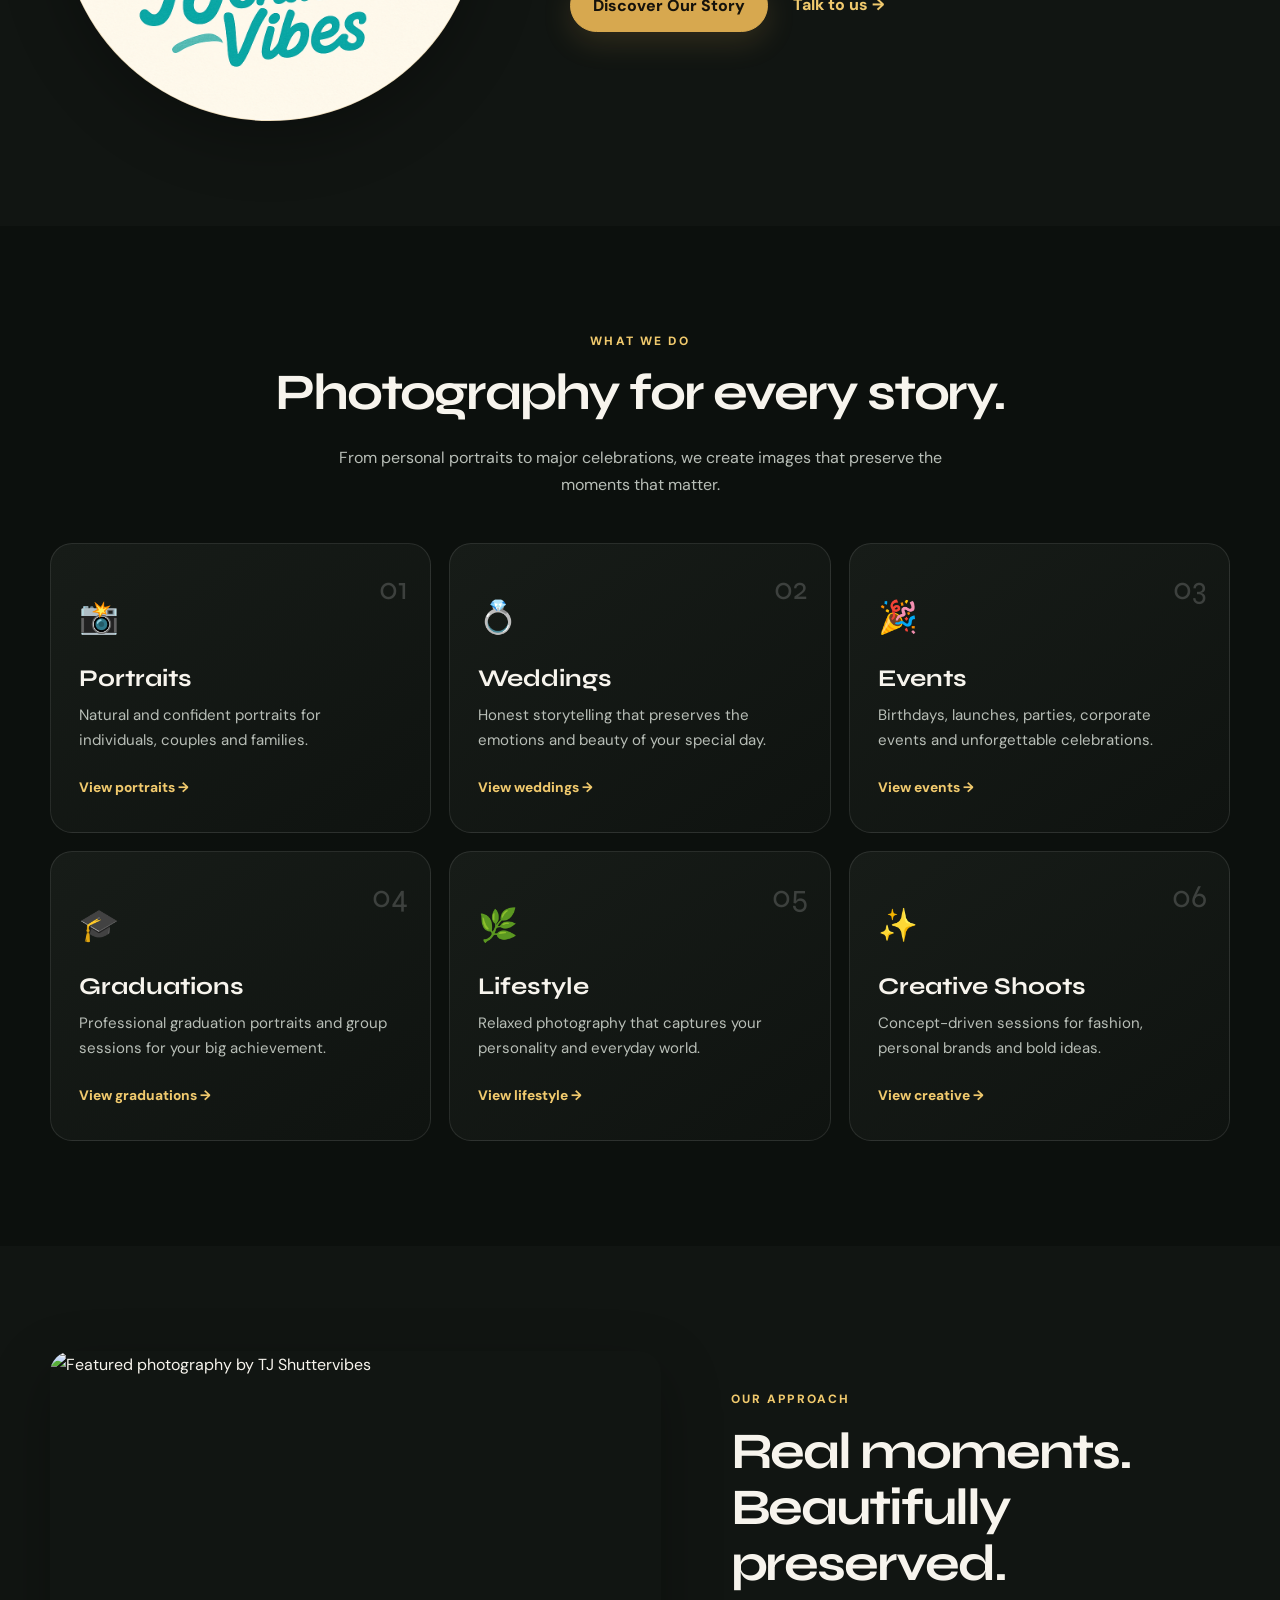
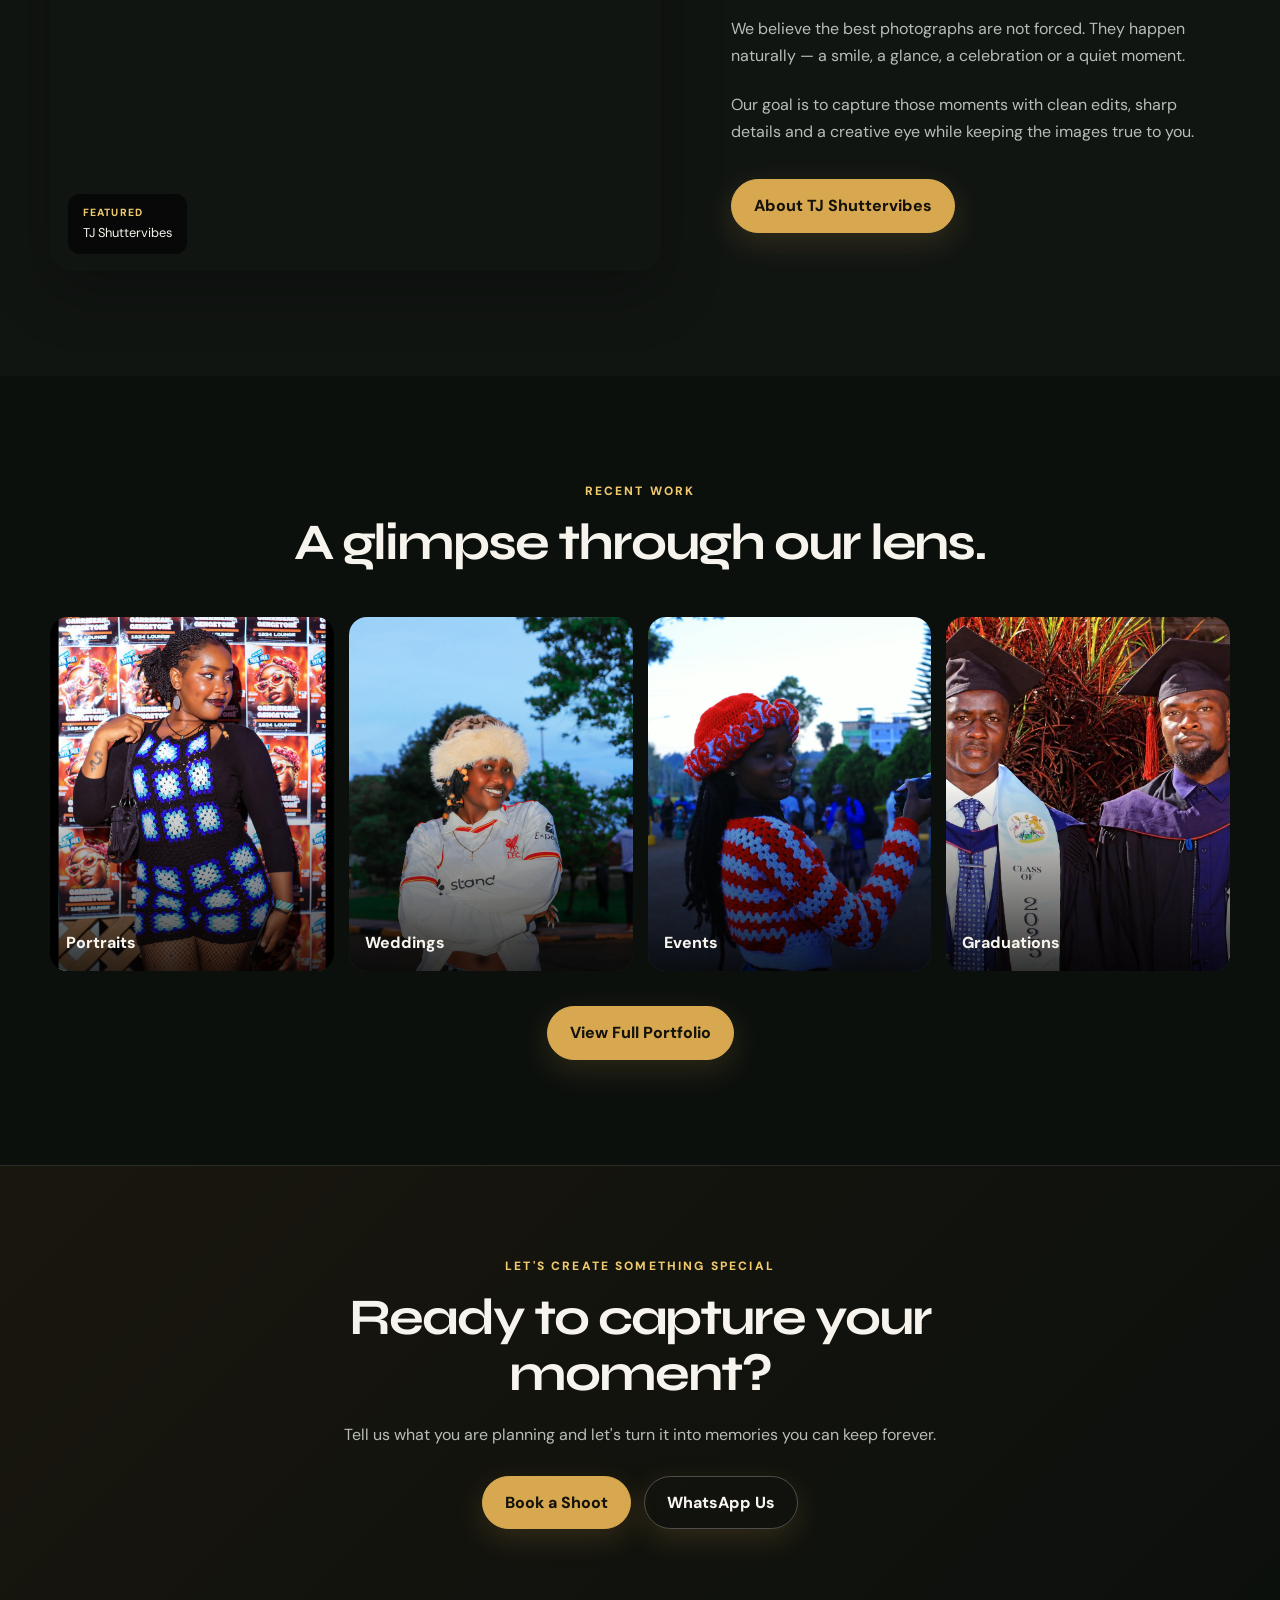
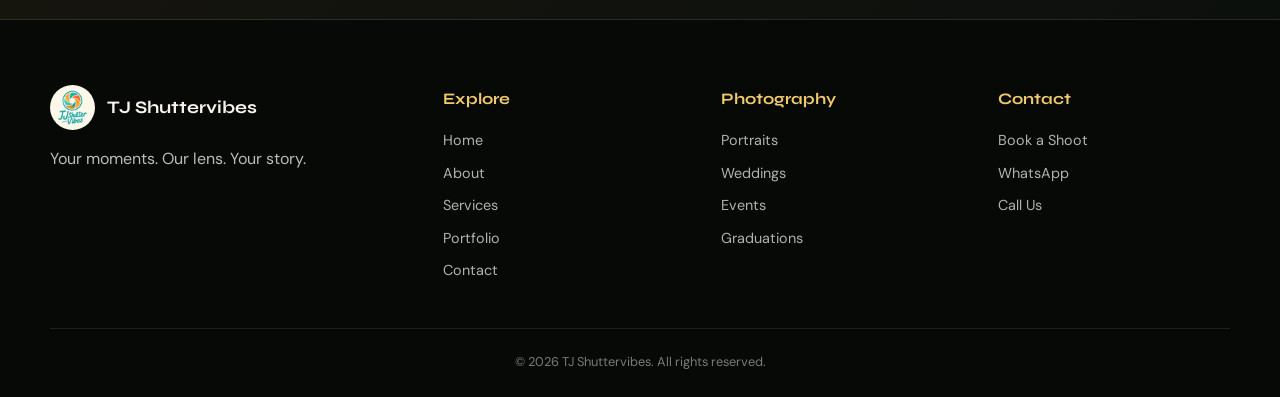
==== commit 234b8dd6: "Add 'Videos' link to navigation menu" ====
--- a/index.html
+++ b/index.html
@@ -262,6 +262,7 @@
                     </a>
                 </li>
                 <li><a href="gallary.html">Gallary</a></li>
+                <li><a href="videos.html">Videos</a></li>
 
             </ul>
 
